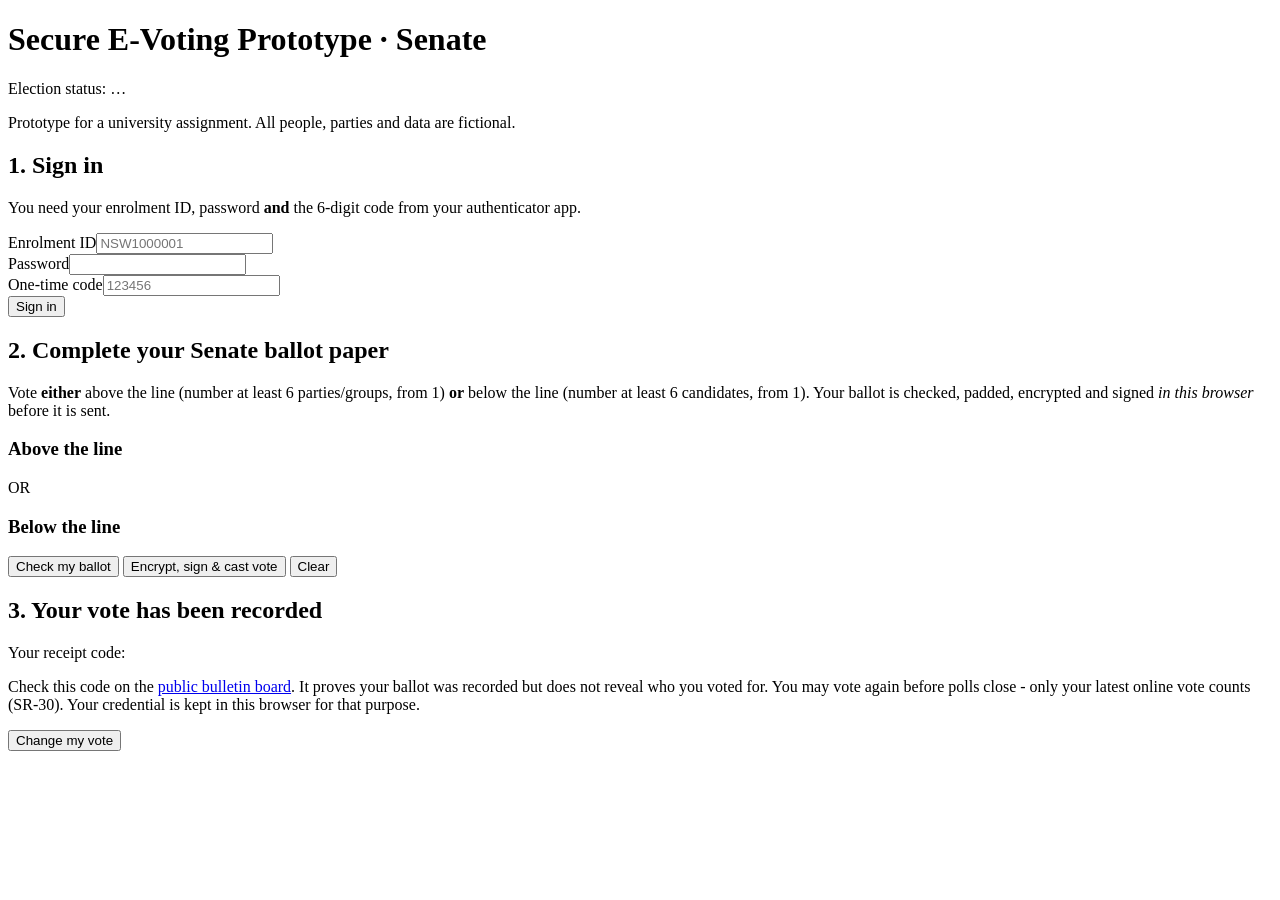
==== app/static/index.html @ cde832ea "Add voter page layout" ====
<!doctype html>
<html lang="en">
<head>
  <meta charset="utf-8">
  <meta name="viewport" content="width=device-width, initial-scale=1">
  <title>Secure E-Voting - Voter</title>
</head>
<body>
<header>
  <h1>Secure E-Voting Prototype · Senate <span id="hdr-state"></span></h1>
</header>
<main>
  <div class="panel">
    <span class="muted">Election status:</span> <span id="status" class="badge">…</span>
    <p class="muted">Prototype for a university assignment. All people, parties and data are fictional.</p>
  </div>

  <!-- Step 1: login with MFA (SR-01) -->
  <section id="login-panel" class="panel">
    <h2>1. Sign in</h2>
    <p class="muted">You need your enrolment ID, password <strong>and</strong> the 6-digit code from your authenticator app.</p>
    <form id="login-form" autocomplete="off">
      <div class="row">
        <div><label for="enrol">Enrolment ID</label><input id="enrol" required maxlength="20" placeholder="NSW1000001"></div>
        <div><label for="password">Password</label><input id="password" type="password" required maxlength="128"></div>
        <div><label for="totp">One-time code</label><input id="totp" inputmode="numeric" pattern="[0-9]{6}" required maxlength="6" placeholder="123456"></div>
      </div>
      <button type="submit">Sign in</button>
    </form>
    <div id="login-msg"></div>
  </section>

  <!-- Step 2: ballot -->
  <section id="ballot-panel" class="panel hidden">
    <h2>2. Complete your Senate ballot paper</h2>
    <p class="muted">Vote <strong>either</strong> above the line (number at least 6 parties/groups, from 1)
      <strong>or</strong> below the line (number at least 6 candidates, from 1). Your ballot is checked,
      padded, encrypted and signed <em>in this browser</em> before it is sent.</p>
    <div class="ballot">
      <div class="ballot-section">
        <h3>Above the line</h3>
        <div id="atl" class="ballot-grid"></div>
      </div>
      <div class="divider"><span>OR</span></div>
      <div class="ballot-section">
        <h3>Below the line</h3>
        <div id="btl" class="ballot-grid"></div>
      </div>
    </div>
    <button id="check-btn" class="secondary" type="button">Check my ballot</button>
    <button id="cast-btn" type="button">Encrypt, sign &amp; cast vote</button>
    <button id="clear-btn" class="secondary" type="button">Clear</button>
    <div id="ballot-msg"></div>
  </section>

  <!-- Step 3: receipt -->
  <section id="receipt-panel" class="panel hidden">
    <h2>3. Your vote has been recorded</h2>
    <p>Your receipt code:</p>
    <p id="receipt" class="receipt mono"></p>
    <p class="muted">Check this code on the <a href="/board">public bulletin board</a>. It proves your ballot was
      recorded but does not reveal who you voted for. You may vote again before polls close - only your
      latest online vote counts (SR-30). Your credential is kept in this browser for that purpose.</p>
    <button id="revote-btn" class="secondary" type="button">Change my vote</button>
  </section>
</main>
</body>
</html>
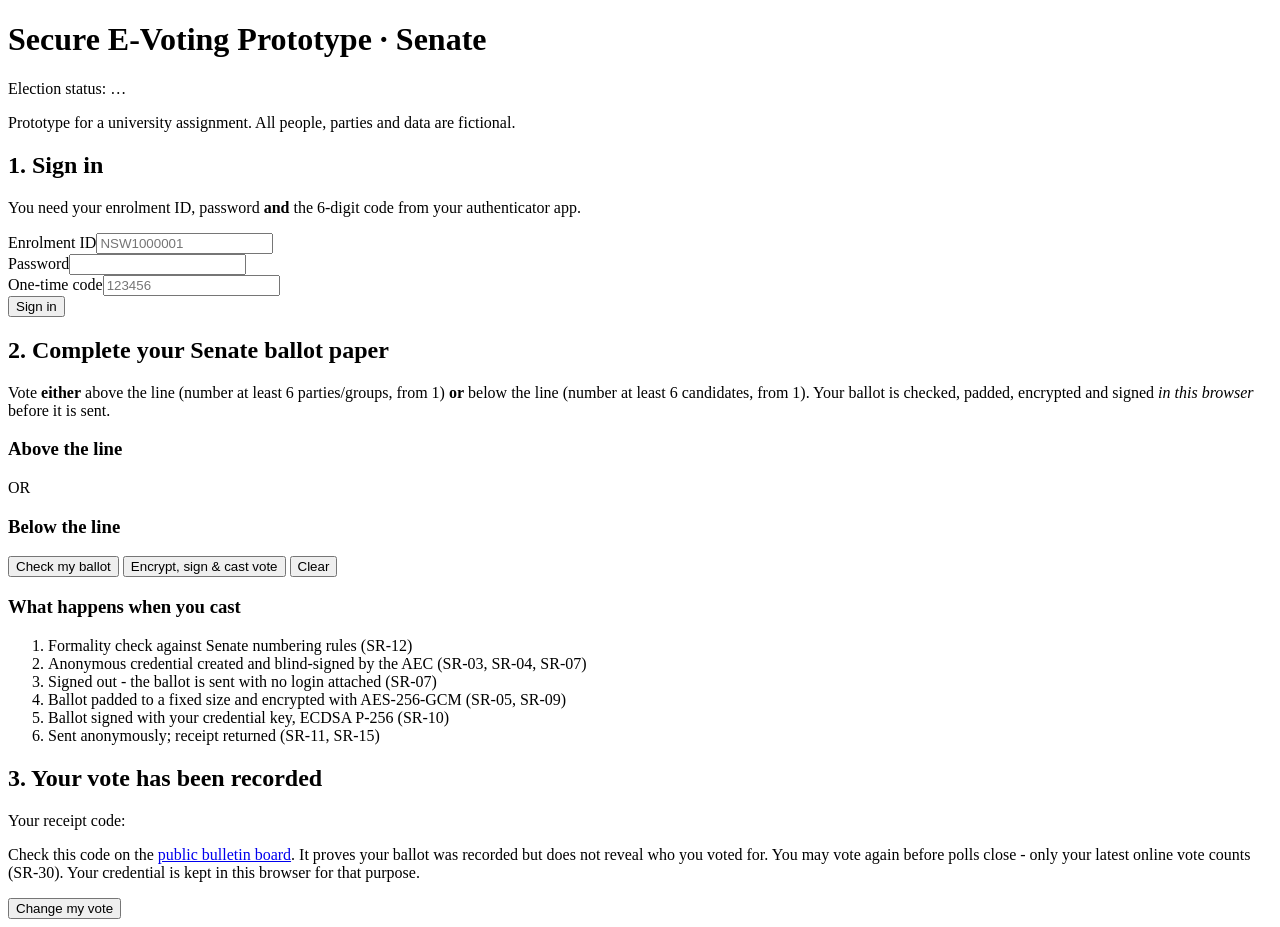
==== commit a5615eae: "Add cast steps list" ====
--- a/app/static/index.html
+++ b/app/static/index.html
@@ -51,6 +51,15 @@
     <button id="cast-btn" type="button">Encrypt, sign &amp; cast vote</button>
     <button id="clear-btn" class="secondary" type="button">Clear</button>
     <div id="ballot-msg"></div>
+    <h3>What happens when you cast</h3>
+    <ol id="steps" class="steps">
+      <li data-step="check">Formality check against Senate numbering rules (SR-12)</li>
+      <li data-step="cred">Anonymous credential created and blind-signed by the AEC (SR-03, SR-04, SR-07)</li>
+      <li data-step="logout">Signed out - the ballot is sent with no login attached (SR-07)</li>
+      <li data-step="encrypt">Ballot padded to a fixed size and encrypted with AES-256-GCM (SR-05, SR-09)</li>
+      <li data-step="sign">Ballot signed with your credential key, ECDSA P-256 (SR-10)</li>
+      <li data-step="submit">Sent anonymously; receipt returned (SR-11, SR-15)</li>
+    </ol>
   </section>
 
   <!-- Step 3: receipt -->
